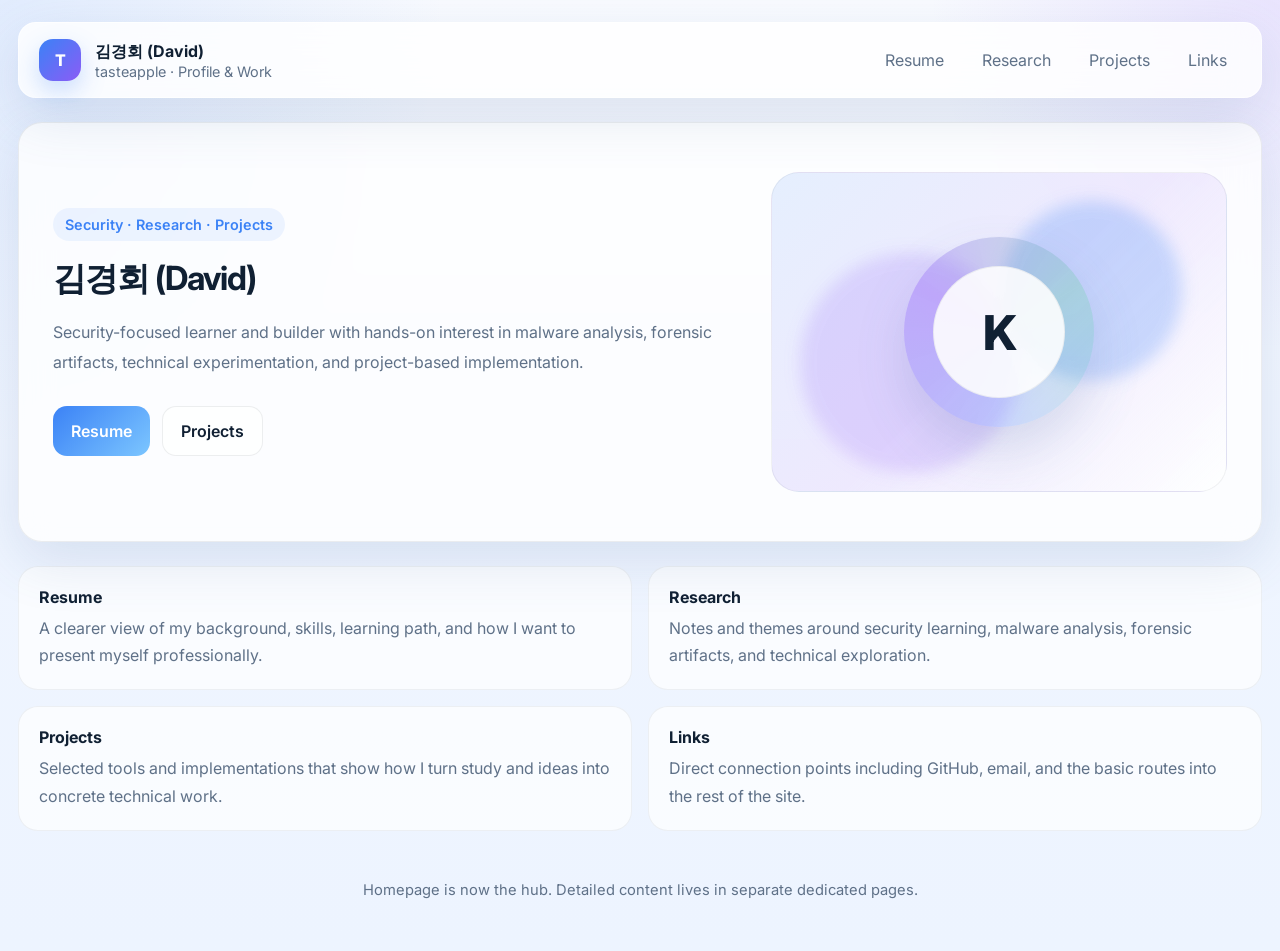
==== index.html @ d797184d "style: remove redundant hero profile card" ====
<!DOCTYPE html>
<html lang="ko">
<head>
  <meta charset="UTF-8" />
  <meta name="viewport" content="width=device-width, initial-scale=1.0" />
  <title>김경회 (David) — Profile & Work</title>
  <meta name="description" content="Profile, research, projects, and contact hub for 김경회 (David)." />
  <link rel="preconnect" href="https://fonts.googleapis.com" />
  <link rel="preconnect" href="https://fonts.gstatic.com" crossorigin />
  <link href="https://fonts.googleapis.com/css2?family=Inter:wght@400;500;600;700;800&display=swap" rel="stylesheet" />
  <link rel="stylesheet" href="./styles/main.css" />
</head>
<body>
  <div class="page-shell">
    <header class="topbar">
      <a class="brand" href="./index.html">
        <div class="brand-mark">T</div>
        <div>
          <strong>김경회 (David)</strong>
          <span>tasteapple · Profile &amp; Work</span>
        </div>
      </a>
      <nav class="nav">
        <a href="./resume.html">Resume</a>
        <a href="./research.html">Research</a>
        <a href="./projects.html">Projects</a>
        <a href="./links.html">Links</a>
      </nav>
    </header>

    <main>
      <section class="hero panel hero-home minimal-hero">
        <div class="hero-copy">
          <div class="eyebrow">Security · Research · Projects</div>
          <h1>김경회 (David)</h1>
          <p>
            Security-focused learner and builder with hands-on interest in malware analysis, forensic artifacts,
            technical experimentation, and project-based implementation.
          </p>
          <div class="hero-actions">
            <a class="button primary" href="./resume.html">Resume</a>
            <a class="button secondary" href="./projects.html">Projects</a>
          </div>
        </div>

        <div class="hero-visual profile-visual">
          <div class="visual-orb orb-a"></div>
          <div class="visual-orb orb-b"></div>
          <div class="profile-emblem">
            <div class="emblem-ring"></div>
            <div class="emblem-core">K</div>
          </div>
        </div>
      </section>

      <section class="modules-grid modules-home-grid main-hub-grid">
        <a class="module-card large-card" href="./resume.html">
          <strong>Resume</strong>
          <span>A clearer view of my background, skills, learning path, and how I want to present myself professionally.</span>
        </a>
        <a class="module-card large-card" href="./research.html">
          <strong>Research</strong>
          <span>Notes and themes around security learning, malware analysis, forensic artifacts, and technical exploration.</span>
        </a>
        <a class="module-card large-card" href="./projects.html">
          <strong>Projects</strong>
          <span>Selected tools and implementations that show how I turn study and ideas into concrete technical work.</span>
        </a>
        <a class="module-card large-card" href="./links.html">
          <strong>Links</strong>
          <span>Direct connection points including GitHub, email, and the basic routes into the rest of the site.</span>
        </a>
      </section>
    </main>

    <footer class="footer">
      Homepage is now the hub. Detailed content lives in separate dedicated pages.
    </footer>
  </div>

  <script src="./scripts/main.js"></script>
</body>
</html>
---- styles/main.css ----
:root {
  --bg: #edf4ff;
  --bg-2: #f8fbff;
  --panel: rgba(255, 255, 255, 0.78);
  --panel-strong: #ffffff;
  --line: rgba(31, 41, 55, 0.08);
  --text: #102033;
  --muted: #5f7188;
  --accent: #3b82f6;
  --accent-2: #8b5cf6;
  --accent-3: #22c55e;
  --shadow: 0 18px 55px rgba(80, 110, 160, 0.16);
  --radius: 24px;
  --max: 1440px;
}

* {
  box-sizing: border-box;
}

html {
  scroll-behavior: smooth;
}

body {
  margin: 0;
  font-family: "Inter", system-ui, -apple-system, BlinkMacSystemFont, "Segoe UI", sans-serif;
  color: var(--text);
  background:
    radial-gradient(circle at top left, rgba(59, 130, 246, 0.12), transparent 28%),
    radial-gradient(circle at top right, rgba(139, 92, 246, 0.14), transparent 22%),
    linear-gradient(180deg, #f9fbff 0%, #eff5ff 52%, #edf4ff 100%);
}

a {
  color: inherit;
  text-decoration: none;
}

.page-shell {
  width: min(var(--max), calc(100% - 36px));
  margin: 0 auto;
  padding: 22px 0 52px;
}

.topbar {
  position: sticky;
  top: 16px;
  z-index: 20;
  display: flex;
  justify-content: space-between;
  align-items: center;
  gap: 18px;
  padding: 16px 20px;
  margin-bottom: 24px;
  background: rgba(255, 255, 255, 0.8);
  border: 1px solid rgba(255, 255, 255, 0.7);
  border-radius: 18px;
  backdrop-filter: blur(18px);
  box-shadow: var(--shadow);
}

.brand {
  display: flex;
  align-items: center;
  gap: 14px;
}

.brand-mark {
  width: 42px;
  height: 42px;
  display: grid;
  place-items: center;
  border-radius: 14px;
  font-weight: 800;
  color: white;
  background: linear-gradient(135deg, var(--accent), var(--accent-2));
  box-shadow: 0 10px 24px rgba(59, 130, 246, 0.26);
}

.brand strong,
.brand span {
  display: block;
}

.brand span {
  color: var(--muted);
  font-size: 0.9rem;
}

.nav {
  display: flex;
  gap: 10px;
  flex-wrap: wrap;
}

.nav a {
  color: var(--muted);
  padding: 10px 14px;
  border-radius: 12px;
  transition: 0.2s ease;
}

.nav a:hover {
  background: rgba(59, 130, 246, 0.08);
  color: var(--text);
}

.panel {
  background: var(--panel);
  border: 1px solid var(--line);
  border-radius: var(--radius);
  box-shadow: var(--shadow);
  backdrop-filter: blur(16px);
  margin-bottom: 22px;
}

.hero {
  display: grid;
  grid-template-columns: 1.45fr 0.95fr;
  gap: 22px;
  padding: 34px;
}

.minimal-hero {
  align-items: center;
  min-height: 420px;
}

.hero-copy h1 {
  margin: 0;
  font-size: clamp(1.7rem, 2.6vw, 2.7rem);
  line-height: 1.2;
  letter-spacing: -0.03em;
  max-width: 22ch;
}

.hero-copy p {
  margin: 18px 0 0;
  max-width: 72ch;
  color: var(--muted);
  font-size: 1rem;
  line-height: 1.9;
}

.eyebrow {
  display: inline-flex;
  padding: 8px 12px;
  border-radius: 999px;
  background: rgba(59, 130, 246, 0.08);
  color: var(--accent);
  font-size: 0.9rem;
  font-weight: 600;
  margin-bottom: 18px;
}

.hero-actions {
  display: flex;
  flex-wrap: wrap;
  gap: 12px;
  margin-top: 28px;
}

.button {
  display: inline-flex;
  align-items: center;
  justify-content: center;
  padding: 14px 18px;
  border-radius: 14px;
  font-weight: 600;
  transition: transform 0.2s ease;
}

.button:hover {
  transform: translateY(-1px);
}

.button.primary {
  background: linear-gradient(135deg, var(--accent), #7cc6ff);
  color: white;
}

.button.secondary {
  background: rgba(255, 255, 255, 0.66);
  border: 1px solid var(--line);
}

.hero-dashboard {
  display: grid;
  grid-template-columns: repeat(2, 1fr);
  gap: 14px;
  align-content: start;
}

.hero-visual {
  position: relative;
  min-height: 320px;
  border-radius: 28px;
  background: linear-gradient(135deg, rgba(59,130,246,0.12), rgba(139,92,246,0.12), rgba(255,255,255,0.7));
  border: 1px solid rgba(31, 41, 55, 0.06);
  overflow: hidden;
}

.profile-visual {
  display: flex;
  align-items: center;
  justify-content: center;
  padding: 24px;
}

.visual-orb {
  position: absolute;
  border-radius: 999px;
  filter: blur(8px);
}

.orb-a {
  width: 180px;
  height: 180px;
  background: rgba(59,130,246,0.24);
  top: 28px;
  right: 44px;
}

.orb-b {
  width: 220px;
  height: 220px;
  background: rgba(139,92,246,0.18);
  bottom: 18px;
  left: 28px;
}


.profile-emblem {
  position: relative;
  width: 190px;
  height: 190px;
  display: grid;
  place-items: center;
}

.emblem-ring {
  position: absolute;
  inset: 0;
  border-radius: 999px;
  background: conic-gradient(from 180deg, rgba(59,130,246,0.22), rgba(139,92,246,0.36), rgba(34,197,94,0.18), rgba(59,130,246,0.22));
  box-shadow: 0 24px 50px rgba(80, 110, 160, 0.18);
}

.emblem-core {
  position: relative;
  width: 132px;
  height: 132px;
  display: grid;
  place-items: center;
  border-radius: 999px;
  background: rgba(255,255,255,0.88);
  border: 1px solid rgba(31,41,55,0.06);
  font-size: 3rem;
  font-weight: 800;
  color: var(--text);
  letter-spacing: -0.05em;
}

.stat-card {
  padding: 20px;
  border-radius: 20px;
  background: rgba(255, 255, 255, 0.72);
  border: 1px solid rgba(31, 41, 55, 0.06);
}

.stat-card span {
  display: block;
  color: var(--muted);
  font-size: 0.85rem;
  margin-bottom: 8px;
}

.stat-card strong {
  font-size: 1.45rem;
  letter-spacing: -0.03em;
}

.stat-card.accent {
  background: linear-gradient(135deg, rgba(59,130,246,0.15), rgba(255,255,255,0.85));
}

.stat-card.success {
  background: linear-gradient(135deg, rgba(34,197,94,0.14), rgba(255,255,255,0.85));
}

.content-grid {
  display: grid;
  grid-template-columns: repeat(12, 1fr);
  gap: 22px;
  margin-top: 22px;
  align-items: start;
}

.section {
  padding: 30px;
}

.span-7 { grid-column: span 7; }
.span-5 { grid-column: span 5; }
.span-8 { grid-column: span 8; }
.span-4 { grid-column: span 4; }

.section-head {
  margin-bottom: 16px;
}

.section-kicker {
  display: inline-block;
  color: var(--accent);
  font-size: 0.82rem;
  font-weight: 700;
  letter-spacing: 0.08em;
  margin-bottom: 8px;
}

.section h2 {
  margin: 0;
  font-size: 1.5rem;
  letter-spacing: -0.03em;
}

.section p,
.section li,
.section-intro {
  color: var(--muted);
  line-height: 1.8;
}

.pill-row {
  display: flex;
  flex-wrap: wrap;
  gap: 10px;
  margin-top: 18px;
}

.pill {
  padding: 10px 14px;
  border-radius: 999px;
  background: rgba(59, 130, 246, 0.08);
  color: var(--text);
  font-size: 0.92rem;
  font-weight: 500;
}

.clean-list {
  margin: 16px 0 0;
  padding-left: 18px;
}

.modules-panel {
  margin-top: 22px;
}

main > .panel:first-of-type {
  margin-top: 0;
}

main > .panel,
main > .content-grid,
main > .modules-grid {
  margin-bottom: 24px;
}

.modules-grid {
  display: grid;
  grid-template-columns: repeat(4, 1fr);
  gap: 16px;
  margin-top: 20px;
}

.modules-home-grid {
  margin-top: 18px;
}

.main-hub-grid {
  grid-template-columns: repeat(2, 1fr);
  margin-top: 24px;
}

.module-card,
.link-card {
  display: block;
  padding: 20px;
  border-radius: 20px;
  background: rgba(255, 255, 255, 0.68);
  border: 1px solid rgba(31, 41, 55, 0.06);
  transition: transform 0.2s ease, box-shadow 0.2s ease, border-color 0.2s ease;
}

.module-card:hover,
.link-card:hover {
  transform: translateY(-2px);
  border-color: rgba(59, 130, 246, 0.2);
  box-shadow: 0 14px 34px rgba(59, 130, 246, 0.12);
}

.module-card strong,
.link-card strong {
  display: block;
  margin-bottom: 8px;
}

.module-card span,
.link-card span {
  color: var(--muted);
  line-height: 1.7;
}

.timeline-list {
  display: grid;
  gap: 16px;
  margin-top: 18px;
}

.timeline-item {
  display: grid;
  grid-template-columns: 56px 1fr;
  gap: 16px;
  align-items: start;
  padding: 18px;
  border-radius: 18px;
  background: rgba(255, 255, 255, 0.62);
  border: 1px solid rgba(31, 41, 55, 0.06);
}

.timeline-marker {
  width: 44px;
  height: 44px;
  display: grid;
  place-items: center;
  border-radius: 14px;
  background: linear-gradient(135deg, var(--accent), var(--accent-2));
  color: white;
  font-weight: 700;
}

.timeline-item strong {
  display: block;
  margin-bottom: 6px;
}

.timeline-item p {
  margin: 0;
}

.links-grid {
  display: grid;
  grid-template-columns: repeat(3, 1fr);
  gap: 16px;
  margin-top: 18px;
}

.single-column-links {
  grid-template-columns: 1fr;
}

.link-card {
  display: flex;
  justify-content: space-between;
  align-items: start;
  gap: 18px;
}

.link-card em {
  font-style: normal;
  color: var(--accent);
  font-weight: 700;
}

.mini-grid {
  display: grid;
  grid-template-columns: repeat(3, 1fr);
  gap: 16px;
  margin-top: 18px;
}

.info-box {
  padding: 20px;
  border-radius: 18px;
  background: rgba(255, 255, 255, 0.68);
  border: 1px solid rgba(31, 41, 55, 0.06);
}

.info-box strong {
  display: block;
  margin-bottom: 10px;
}

.info-box p {
  margin: 0;
  color: var(--muted);
  line-height: 1.75;
}

.page-hero {
  margin-bottom: 22px;
  padding-top: 24px;
  padding-bottom: 24px;
}

.page-title {
  margin: 0;
  font-size: clamp(1.45rem, 2.2vw, 2.1rem);
  line-height: 1.2;
  letter-spacing: -0.025em;
  max-width: 24ch;
}

.lead-paragraph {
  color: var(--muted);
  line-height: 1.85;
  max-width: 70ch;
}

.link-list-compact {
  display: grid;
  gap: 12px;
  margin-top: 18px;
}

.compact-link {
  display: block;
  padding: 16px 18px;
  border-radius: 16px;
  background: rgba(255, 255, 255, 0.68);
  border: 1px solid rgba(31, 41, 55, 0.06);
  color: var(--text);
}

.footer {
  padding: 26px 8px 0;
  text-align: center;
  color: var(--muted);
  font-size: 0.92rem;
}

@media (max-width: 1100px) {
  .hero,
  .content-grid,
  .modules-grid,
  .links-grid,
  .mini-grid,
  .main-hub-grid {
    grid-template-columns: 1fr;
  }

  .panel {
    margin-bottom: 18px;
  }

  .span-7,
  .span-5,
  .span-8,
  .span-4 {
    grid-column: auto;
  }
}

@media (max-width: 720px) {
  .page-shell {
    width: min(100% - 18px, var(--max));
    padding-top: 14px;
  }

  .topbar {
    position: static;
  }

  .hero,
  .section {
    padding: 22px;
  }

  .hero-dashboard {
    grid-template-columns: 1fr;
  }

  .timeline-item {
    grid-template-columns: 1fr;
  }
}
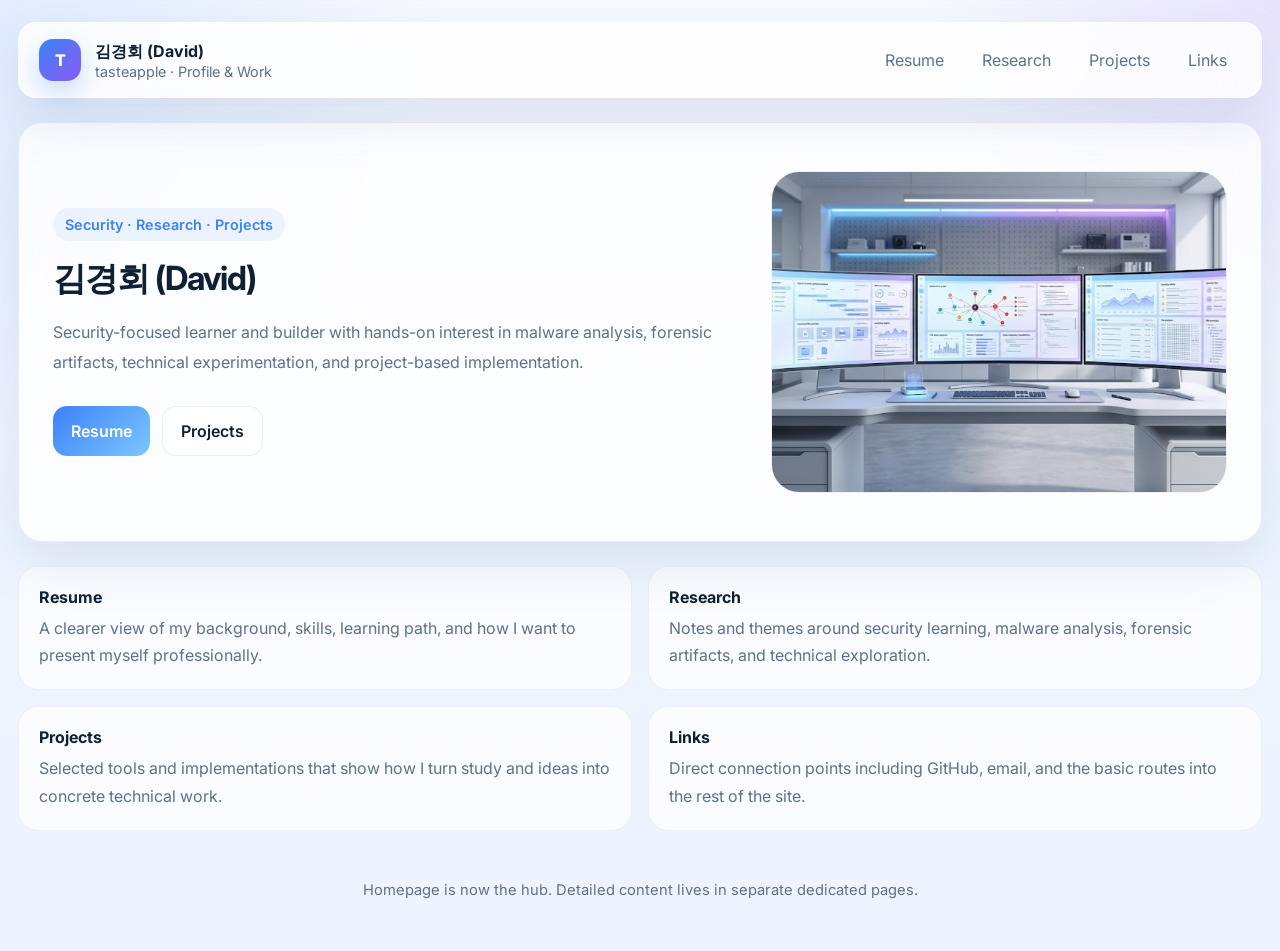
==== commit 5fee15c9: "feat: use generated workspace image for homepage hero" ====
--- a/index.html
+++ b/index.html
@@ -43,13 +43,8 @@
           </div>
         </div>
 
-        <div class="hero-visual profile-visual">
-          <div class="visual-orb orb-a"></div>
-          <div class="visual-orb orb-b"></div>
-          <div class="profile-emblem">
-            <div class="emblem-ring"></div>
-            <div class="emblem-core">K</div>
-          </div>
+        <div class="hero-visual image-hero-visual">
+          <img src="./assets/hero-visual.jpg" alt="Bright technical workspace illustration" class="hero-image" />
         </div>
       </section>
 
--- a/styles/main.css
+++ b/styles/main.css
@@ -201,65 +201,16 @@
   overflow: hidden;
 }
 
-.profile-visual {
-  display: flex;
-  align-items: center;
-  justify-content: center;
-  padding: 24px;
-}
-
-.visual-orb {
-  position: absolute;
-  border-radius: 999px;
-  filter: blur(8px);
-}
-
-.orb-a {
-  width: 180px;
-  height: 180px;
-  background: rgba(59,130,246,0.24);
-  top: 28px;
-  right: 44px;
-}
-
-.orb-b {
-  width: 220px;
-  height: 220px;
-  background: rgba(139,92,246,0.18);
-  bottom: 18px;
-  left: 28px;
-}
-
-
-.profile-emblem {
-  position: relative;
-  width: 190px;
-  height: 190px;
-  display: grid;
-  place-items: center;
-}
-
-.emblem-ring {
-  position: absolute;
-  inset: 0;
-  border-radius: 999px;
-  background: conic-gradient(from 180deg, rgba(59,130,246,0.22), rgba(139,92,246,0.36), rgba(34,197,94,0.18), rgba(59,130,246,0.22));
-  box-shadow: 0 24px 50px rgba(80, 110, 160, 0.18);
-}
-
-.emblem-core {
-  position: relative;
-  width: 132px;
-  height: 132px;
-  display: grid;
-  place-items: center;
-  border-radius: 999px;
-  background: rgba(255,255,255,0.88);
-  border: 1px solid rgba(31,41,55,0.06);
-  font-size: 3rem;
-  font-weight: 800;
-  color: var(--text);
-  letter-spacing: -0.05em;
+.image-hero-visual {
+  background: rgba(255,255,255,0.55);
+}
+
+.hero-image {
+  width: 100%;
+  height: 100%;
+  min-height: 320px;
+  object-fit: cover;
+  display: block;
 }
 
 .stat-card {
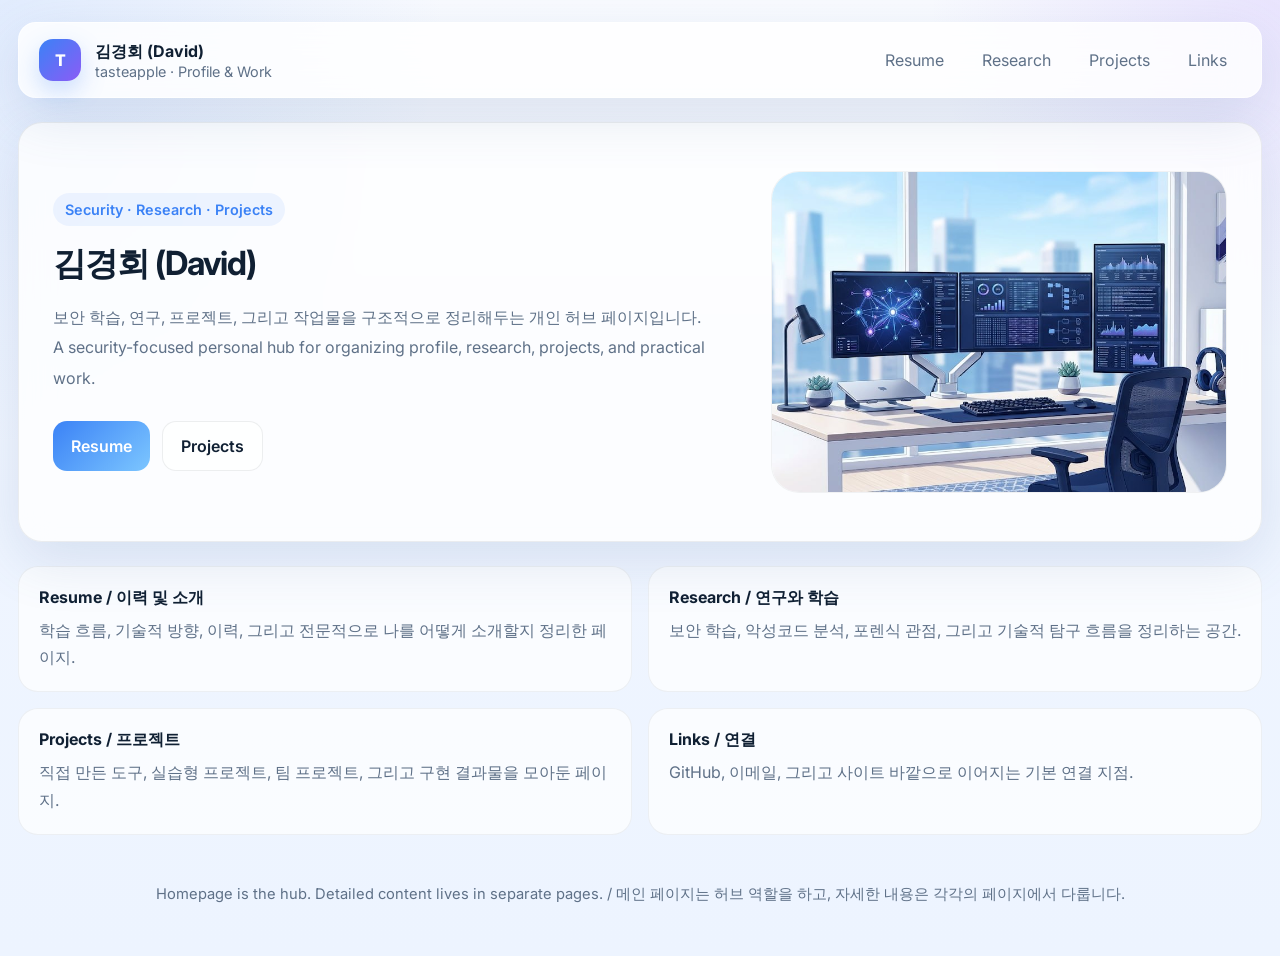
==== commit d1c10f3b: "feat: add Korean-forward copy to core site pages" ====
--- a/index.html
+++ b/index.html
@@ -4,7 +4,7 @@
   <meta charset="UTF-8" />
   <meta name="viewport" content="width=device-width, initial-scale=1.0" />
   <title>김경회 (David) — Profile & Work</title>
-  <meta name="description" content="Profile, research, projects, and contact hub for 김경회 (David)." />
+  <meta name="description" content="김경회(David)의 프로필, 연구, 프로젝트, 링크를 정리한 개인 사이트." />
   <link rel="preconnect" href="https://fonts.googleapis.com" />
   <link rel="preconnect" href="https://fonts.gstatic.com" crossorigin />
   <link href="https://fonts.googleapis.com/css2?family=Inter:wght@400;500;600;700;800&display=swap" rel="stylesheet" />
@@ -34,8 +34,8 @@
           <div class="eyebrow">Security · Research · Projects</div>
           <h1>김경회 (David)</h1>
           <p>
-            Security-focused learner and builder with hands-on interest in malware analysis, forensic artifacts,
-            technical experimentation, and project-based implementation.
+            보안 학습, 연구, 프로젝트, 그리고 작업물을 구조적으로 정리해두는 개인 허브 페이지입니다.<br />
+            A security-focused personal hub for organizing profile, research, projects, and practical work.
           </p>
           <div class="hero-actions">
             <a class="button primary" href="./resume.html">Resume</a>
@@ -50,26 +50,26 @@
 
       <section class="modules-grid modules-home-grid main-hub-grid">
         <a class="module-card large-card" href="./resume.html">
-          <strong>Resume</strong>
-          <span>A clearer view of my background, skills, learning path, and how I want to present myself professionally.</span>
+          <strong>Resume / 이력 및 소개</strong>
+          <span>학습 흐름, 기술적 방향, 이력, 그리고 전문적으로 나를 어떻게 소개할지 정리한 페이지.</span>
         </a>
         <a class="module-card large-card" href="./research.html">
-          <strong>Research</strong>
-          <span>Notes and themes around security learning, malware analysis, forensic artifacts, and technical exploration.</span>
+          <strong>Research / 연구와 학습</strong>
+          <span>보안 학습, 악성코드 분석, 포렌식 관점, 그리고 기술적 탐구 흐름을 정리하는 공간.</span>
         </a>
         <a class="module-card large-card" href="./projects.html">
-          <strong>Projects</strong>
-          <span>Selected tools and implementations that show how I turn study and ideas into concrete technical work.</span>
+          <strong>Projects / 프로젝트</strong>
+          <span>직접 만든 도구, 실습형 프로젝트, 팀 프로젝트, 그리고 구현 결과물을 모아둔 페이지.</span>
         </a>
         <a class="module-card large-card" href="./links.html">
-          <strong>Links</strong>
-          <span>Direct connection points including GitHub, email, and the basic routes into the rest of the site.</span>
+          <strong>Links / 연결</strong>
+          <span>GitHub, 이메일, 그리고 사이트 바깥으로 이어지는 기본 연결 지점.</span>
         </a>
       </section>
     </main>
 
     <footer class="footer">
-      Homepage is now the hub. Detailed content lives in separate dedicated pages.
+      Homepage is the hub. Detailed content lives in separate pages. / 메인 페이지는 허브 역할을 하고, 자세한 내용은 각각의 페이지에서 다룹니다.
     </footer>
   </div>
 
--- a/styles/main.css
+++ b/styles/main.css
@@ -242,7 +242,7 @@
 
 .content-grid {
   display: grid;
-  grid-template-columns: repeat(12, 1fr);
+  grid-template-columns: repeat(12, minmax(0, 1fr));
   gap: 22px;
   margin-top: 22px;
   align-items: start;
@@ -252,7 +252,13 @@
   padding: 30px;
 }
 
+.content-grid > .panel,
+.modules-grid > .module-card {
+  min-width: 0;
+}
+
 .span-7 { grid-column: span 7; }
+.span-6 { grid-column: span 6; }
 .span-5 { grid-column: span 5; }
 .span-8 { grid-column: span 8; }
 .span-4 { grid-column: span 4; }
@@ -422,6 +428,59 @@
   font-style: normal;
   color: var(--accent);
   font-weight: 700;
+}
+
+.project-accordion {
+  display: grid;
+  gap: 14px;
+  margin-top: 18px;
+}
+
+.project-item {
+  border-radius: 20px;
+  background: rgba(255, 255, 255, 0.72);
+  border: 1px solid rgba(31, 41, 55, 0.06);
+  overflow: hidden;
+}
+
+.project-item summary {
+  list-style: none;
+  cursor: pointer;
+  display: flex;
+  flex-direction: column;
+  gap: 6px;
+  padding: 20px 22px;
+}
+
+.project-item summary::-webkit-details-marker {
+  display: none;
+}
+
+.project-title {
+  font-size: 1.08rem;
+  font-weight: 700;
+  color: var(--text);
+}
+
+.project-one-line {
+  color: var(--muted);
+  line-height: 1.7;
+}
+
+.project-body {
+  padding: 0 22px 22px;
+  color: var(--muted);
+}
+
+.project-body p {
+  margin-top: 0;
+  line-height: 1.8;
+}
+
+.project-actions {
+  display: flex;
+  gap: 12px;
+  margin-top: 18px;
 }
 
 .mini-grid {
@@ -506,6 +565,7 @@
   }
 
   .span-7,
+  .span-6,
   .span-5,
   .span-8,
   .span-4 {
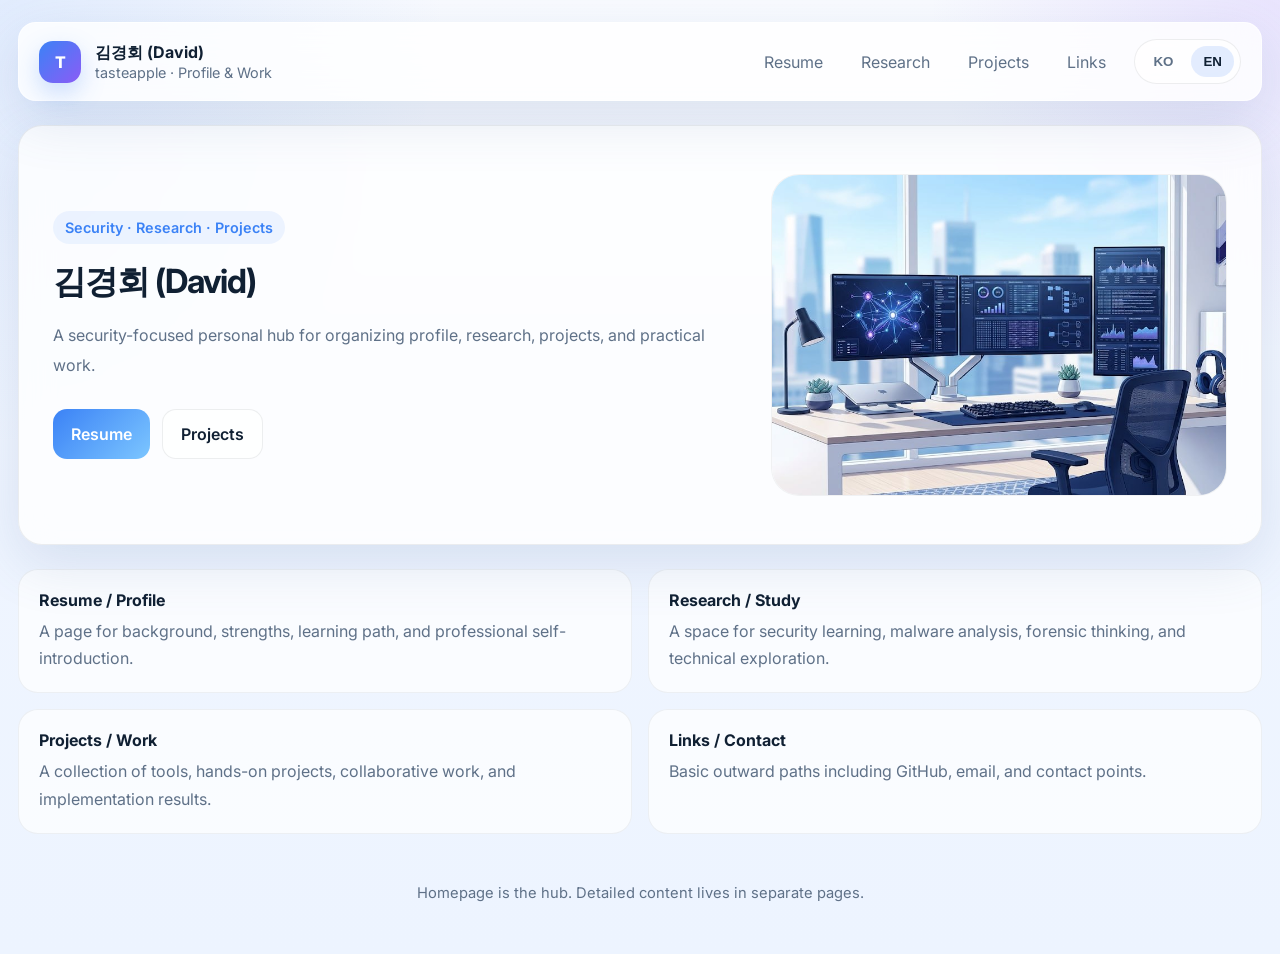
==== commit 894fe6f2: "feat: add topbar language toggle on homepage" ====
--- a/index.html
+++ b/index.html
@@ -20,26 +20,31 @@
           <span>tasteapple · Profile &amp; Work</span>
         </div>
       </a>
-      <nav class="nav">
-        <a href="./resume.html">Resume</a>
-        <a href="./research.html">Research</a>
-        <a href="./projects.html">Projects</a>
-        <a href="./links.html">Links</a>
-      </nav>
+      <div class="topbar-right">
+        <nav class="nav">
+          <a href="./resume.html">Resume</a>
+          <a href="./research.html">Research</a>
+          <a href="./projects.html">Projects</a>
+          <a href="./links.html">Links</a>
+        </nav>
+        <div class="lang-toggle" aria-label="Language switcher">
+          <button type="button" data-lang-switch="ko">KO</button>
+          <button type="button" data-lang-switch="en">EN</button>
+        </div>
+      </div>
     </header>
 
     <main>
       <section class="hero panel hero-home minimal-hero">
         <div class="hero-copy">
-          <div class="eyebrow">Security · Research · Projects</div>
+          <div class="eyebrow" data-i18n data-ko="Security · Research · Projects" data-en="Security · Research · Projects">Security · Research · Projects</div>
           <h1>김경회 (David)</h1>
-          <p>
-            보안 학습, 연구, 프로젝트, 그리고 작업물을 구조적으로 정리해두는 개인 허브 페이지입니다.<br />
-            A security-focused personal hub for organizing profile, research, projects, and practical work.
+          <p data-i18n data-ko="보안 학습, 연구, 프로젝트, 그리고 작업물을 구조적으로 정리해두는 개인 허브 페이지입니다." data-en="A security-focused personal hub for organizing profile, research, projects, and practical work.">
+            보안 학습, 연구, 프로젝트, 그리고 작업물을 구조적으로 정리해두는 개인 허브 페이지입니다.
           </p>
           <div class="hero-actions">
-            <a class="button primary" href="./resume.html">Resume</a>
-            <a class="button secondary" href="./projects.html">Projects</a>
+            <a class="button primary" href="./resume.html" data-i18n data-ko="Resume" data-en="Resume">Resume</a>
+            <a class="button secondary" href="./projects.html" data-i18n data-ko="Projects" data-en="Projects">Projects</a>
           </div>
         </div>
 
@@ -50,29 +55,30 @@
 
       <section class="modules-grid modules-home-grid main-hub-grid">
         <a class="module-card large-card" href="./resume.html">
-          <strong>Resume / 이력 및 소개</strong>
-          <span>학습 흐름, 기술적 방향, 이력, 그리고 전문적으로 나를 어떻게 소개할지 정리한 페이지.</span>
+          <strong data-i18n data-ko="Resume / 이력 및 소개" data-en="Resume / Profile">Resume / 이력 및 소개</strong>
+          <span data-i18n data-ko="학습 흐름, 기술적 방향, 이력, 그리고 전문적으로 나를 어떻게 소개할지 정리한 페이지." data-en="A page for background, strengths, learning path, and professional self-introduction.">학습 흐름, 기술적 방향, 이력, 그리고 전문적으로 나를 어떻게 소개할지 정리한 페이지.</span>
         </a>
         <a class="module-card large-card" href="./research.html">
-          <strong>Research / 연구와 학습</strong>
-          <span>보안 학습, 악성코드 분석, 포렌식 관점, 그리고 기술적 탐구 흐름을 정리하는 공간.</span>
+          <strong data-i18n data-ko="Research / 연구와 학습" data-en="Research / Study">Research / 연구와 학습</strong>
+          <span data-i18n data-ko="보안 학습, 악성코드 분석, 포렌식 관점, 그리고 기술적 탐구 흐름을 정리하는 공간." data-en="A space for security learning, malware analysis, forensic thinking, and technical exploration.">보안 학습, 악성코드 분석, 포렌식 관점, 그리고 기술적 탐구 흐름을 정리하는 공간.</span>
         </a>
         <a class="module-card large-card" href="./projects.html">
-          <strong>Projects / 프로젝트</strong>
-          <span>직접 만든 도구, 실습형 프로젝트, 팀 프로젝트, 그리고 구현 결과물을 모아둔 페이지.</span>
+          <strong data-i18n data-ko="Projects / 프로젝트" data-en="Projects / Work">Projects / 프로젝트</strong>
+          <span data-i18n data-ko="직접 만든 도구, 실습형 프로젝트, 팀 프로젝트, 그리고 구현 결과물을 모아둔 페이지." data-en="A collection of tools, hands-on projects, collaborative work, and implementation results.">직접 만든 도구, 실습형 프로젝트, 팀 프로젝트, 그리고 구현 결과물을 모아둔 페이지.</span>
         </a>
         <a class="module-card large-card" href="./links.html">
-          <strong>Links / 연결</strong>
-          <span>GitHub, 이메일, 그리고 사이트 바깥으로 이어지는 기본 연결 지점.</span>
+          <strong data-i18n data-ko="Links / 연결" data-en="Links / Contact">Links / 연결</strong>
+          <span data-i18n data-ko="GitHub, 이메일, 그리고 사이트 바깥으로 이어지는 기본 연결 지점." data-en="Basic outward paths including GitHub, email, and contact points.">GitHub, 이메일, 그리고 사이트 바깥으로 이어지는 기본 연결 지점.</span>
         </a>
       </section>
     </main>
 
-    <footer class="footer">
-      Homepage is the hub. Detailed content lives in separate pages. / 메인 페이지는 허브 역할을 하고, 자세한 내용은 각각의 페이지에서 다룹니다.
+    <footer class="footer" data-i18n data-ko="메인 페이지는 허브 역할을 하고, 자세한 내용은 각각의 페이지에서 다룹니다." data-en="Homepage is the hub. Detailed content lives in separate pages.">
+      메인 페이지는 허브 역할을 하고, 자세한 내용은 각각의 페이지에서 다룹니다.
     </footer>
   </div>
 
   <script src="./scripts/main.js"></script>
+  <script src="./scripts/i18n.js"></script>
 </body>
 </html>
--- a/styles/main.css
+++ b/styles/main.css
@@ -88,6 +88,14 @@
   font-size: 0.9rem;
 }
 
+.topbar-right {
+  display: flex;
+  align-items: center;
+  gap: 14px;
+  flex-wrap: wrap;
+  justify-content: flex-end;
+}
+
 .nav {
   display: flex;
   gap: 10px;
@@ -103,6 +111,30 @@
 
 .nav a:hover {
   background: rgba(59, 130, 246, 0.08);
+  color: var(--text);
+}
+
+.lang-toggle {
+  display: inline-flex;
+  gap: 6px;
+  padding: 6px;
+  border-radius: 999px;
+  background: rgba(255,255,255,0.72);
+  border: 1px solid rgba(31,41,55,0.08);
+}
+
+.lang-toggle button {
+  border: 0;
+  background: transparent;
+  color: var(--muted);
+  padding: 8px 12px;
+  border-radius: 999px;
+  font-weight: 700;
+  cursor: pointer;
+}
+
+.lang-toggle button.active {
+  background: rgba(59, 130, 246, 0.14);
   color: var(--text);
 }
 
@@ -583,6 +615,11 @@
     position: static;
   }
 
+  .topbar-right {
+    width: 100%;
+    justify-content: space-between;
+  }
+
   .hero,
   .section {
     padding: 22px;
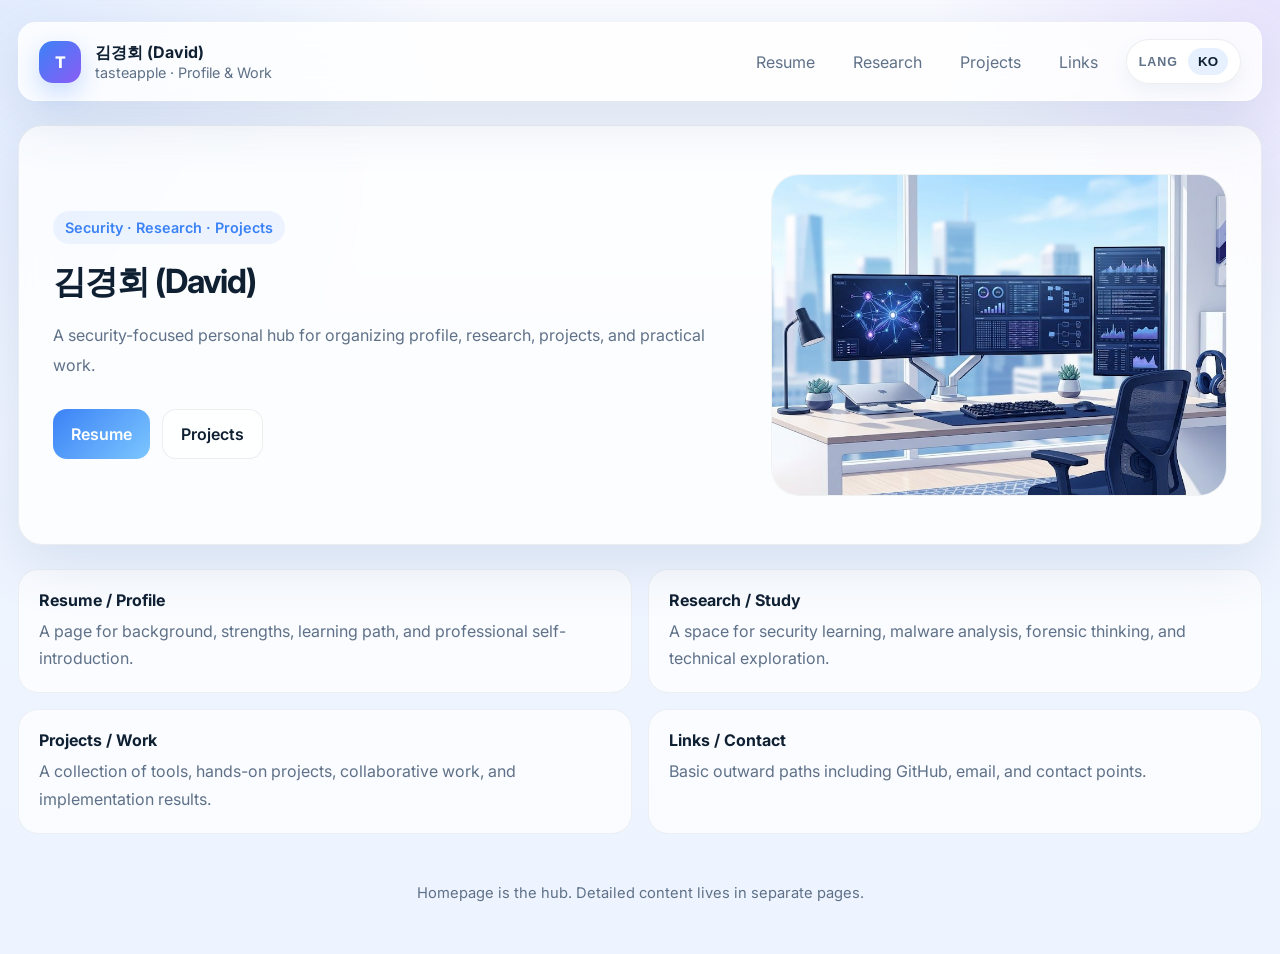
==== commit b1ade7ad: "style: redesign language toggle as single switch" ====
--- a/index.html
+++ b/index.html
@@ -27,10 +27,10 @@
           <a href="./projects.html">Projects</a>
           <a href="./links.html">Links</a>
         </nav>
-        <div class="lang-toggle" aria-label="Language switcher">
-          <button type="button" data-lang-switch="ko">KO</button>
-          <button type="button" data-lang-switch="en">EN</button>
-        </div>
+        <button type="button" class="lang-toggle single-toggle" data-lang-toggle data-next-lang="en" aria-label="Switch language to EN">
+          <span class="lang-toggle-caption">Lang</span>
+          <span class="lang-toggle-value" data-lang-toggle-label>EN</span>
+        </button>
       </div>
     </header>
 
--- a/styles/main.css
+++ b/styles/main.css
@@ -115,26 +115,38 @@
 }
 
 .lang-toggle {
-  display: inline-flex;
-  gap: 6px;
-  padding: 6px;
-  border-radius: 999px;
-  background: rgba(255,255,255,0.72);
-  border: 1px solid rgba(31,41,55,0.08);
-}
-
-.lang-toggle button {
   border: 0;
   background: transparent;
-  color: var(--muted);
+}
+
+.single-toggle {
+  display: inline-flex;
+  align-items: center;
+  gap: 10px;
   padding: 8px 12px;
   border-radius: 999px;
+  background: rgba(255,255,255,0.84);
+  border: 1px solid rgba(31,41,55,0.08);
+  color: var(--text);
+  box-shadow: 0 8px 18px rgba(80, 110, 160, 0.08);
+  cursor: pointer;
+}
+
+.lang-toggle-caption {
+  color: var(--muted);
+  font-size: 0.78rem;
   font-weight: 700;
-  cursor: pointer;
-}
-
-.lang-toggle button.active {
-  background: rgba(59, 130, 246, 0.14);
+  letter-spacing: 0.08em;
+  text-transform: uppercase;
+}
+
+.lang-toggle-value {
+  min-width: 34px;
+  text-align: center;
+  padding: 6px 10px;
+  border-radius: 999px;
+  background: rgba(59, 130, 246, 0.12);
+  font-weight: 800;
   color: var(--text);
 }
 
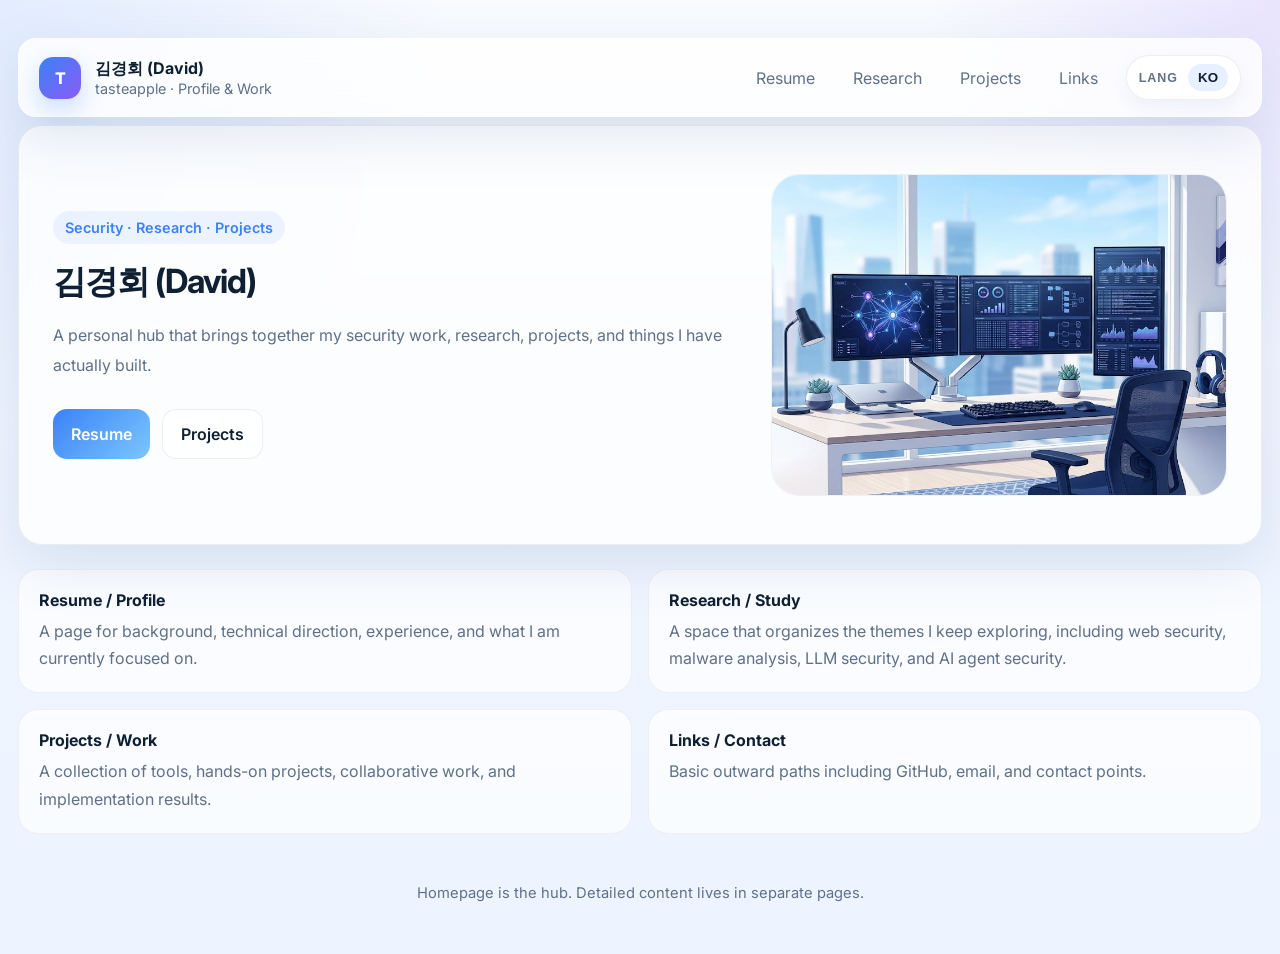
==== commit 75064416: "style: smooth site-wide copy tone" ====
--- a/index.html
+++ b/index.html
@@ -27,7 +27,7 @@
           <a href="./projects.html">Projects</a>
           <a href="./links.html">Links</a>
         </nav>
-        <button type="button" class="lang-toggle single-toggle" data-lang-toggle data-next-lang="en" aria-label="Switch language to EN">
+        <button type="button" class="lang-toggle single-toggle" data-lang-toggle data-next-lang="en" aria-label="Switch language to EN" onclick="window.tasteappleSetLang && window.tasteappleSetLang(this.getAttribute('data-next-lang') || 'en')">
           <span class="lang-toggle-caption">Lang</span>
           <span class="lang-toggle-value" data-lang-toggle-label>EN</span>
         </button>
@@ -39,8 +39,8 @@
         <div class="hero-copy">
           <div class="eyebrow" data-i18n data-ko="Security · Research · Projects" data-en="Security · Research · Projects">Security · Research · Projects</div>
           <h1>김경회 (David)</h1>
-          <p data-i18n data-ko="보안 학습, 연구, 프로젝트, 그리고 작업물을 구조적으로 정리해두는 개인 허브 페이지입니다." data-en="A security-focused personal hub for organizing profile, research, projects, and practical work.">
-            보안 학습, 연구, 프로젝트, 그리고 작업물을 구조적으로 정리해두는 개인 허브 페이지입니다.
+          <p data-i18n data-ko="보안, 연구, 프로젝트, 그리고 실제로 만든 작업들을 한곳에 정리해두는 개인 허브 페이지다." data-en="A personal hub that brings together my security work, research, projects, and things I have actually built.">
+            보안, 연구, 프로젝트, 그리고 실제로 만든 작업들을 한곳에 정리해두는 개인 허브 페이지다.
           </p>
           <div class="hero-actions">
             <a class="button primary" href="./resume.html" data-i18n data-ko="Resume" data-en="Resume">Resume</a>
@@ -56,11 +56,11 @@
       <section class="modules-grid modules-home-grid main-hub-grid">
         <a class="module-card large-card" href="./resume.html">
           <strong data-i18n data-ko="Resume / 이력 및 소개" data-en="Resume / Profile">Resume / 이력 및 소개</strong>
-          <span data-i18n data-ko="학습 흐름, 기술적 방향, 이력, 그리고 전문적으로 나를 어떻게 소개할지 정리한 페이지." data-en="A page for background, strengths, learning path, and professional self-introduction.">학습 흐름, 기술적 방향, 이력, 그리고 전문적으로 나를 어떻게 소개할지 정리한 페이지.</span>
+          <span data-i18n data-ko="학습 흐름, 기술적 방향, 활동, 그리고 지금 어떤 쪽을 파고들고 있는지 정리한 페이지." data-en="A page for background, technical direction, experience, and what I am currently focused on.">학습 흐름, 기술적 방향, 활동, 그리고 지금 어떤 쪽을 파고들고 있는지 정리한 페이지.</span>
         </a>
         <a class="module-card large-card" href="./research.html">
           <strong data-i18n data-ko="Research / 연구와 학습" data-en="Research / Study">Research / 연구와 학습</strong>
-          <span data-i18n data-ko="보안 학습, 악성코드 분석, 포렌식 관점, 그리고 기술적 탐구 흐름을 정리하는 공간." data-en="A space for security learning, malware analysis, forensic thinking, and technical exploration.">보안 학습, 악성코드 분석, 포렌식 관점, 그리고 기술적 탐구 흐름을 정리하는 공간.</span>
+          <span data-i18n data-ko="웹 보안, 악성코드 분석, LLM 보안, AI agent 보안처럼 계속 파고들고 있는 주제를 정리한 공간." data-en="A space that organizes the themes I keep exploring, including web security, malware analysis, LLM security, and AI agent security.">웹 보안, 악성코드 분석, LLM 보안, AI agent 보안처럼 계속 파고들고 있는 주제를 정리한 공간.</span>
         </a>
         <a class="module-card large-card" href="./projects.html">
           <strong data-i18n data-ko="Projects / 프로젝트" data-en="Projects / Work">Projects / 프로젝트</strong>
@@ -74,7 +74,7 @@
     </main>
 
     <footer class="footer" data-i18n data-ko="메인 페이지는 허브 역할을 하고, 자세한 내용은 각각의 페이지에서 다룹니다." data-en="Homepage is the hub. Detailed content lives in separate pages.">
-      메인 페이지는 허브 역할을 하고, 자세한 내용은 각각의 페이지에서 다룹니다.
+      메인 페이지는 허브 역할만 맡고 있고, 자세한 내용은 각 페이지에서 정리해두었다.
     </footer>
   </div>
 
--- a/styles/main.css
+++ b/styles/main.css
@@ -249,6 +249,19 @@
   background: rgba(255,255,255,0.55);
 }
 
+.topbar,
+.topbar-right,
+.nav,
+.lang-toggle,
+.single-toggle {
+  position: relative;
+  z-index: 30;
+}
+
+.single-toggle {
+  pointer-events: auto;
+}
+
 .hero-image {
   width: 100%;
   height: 100%;
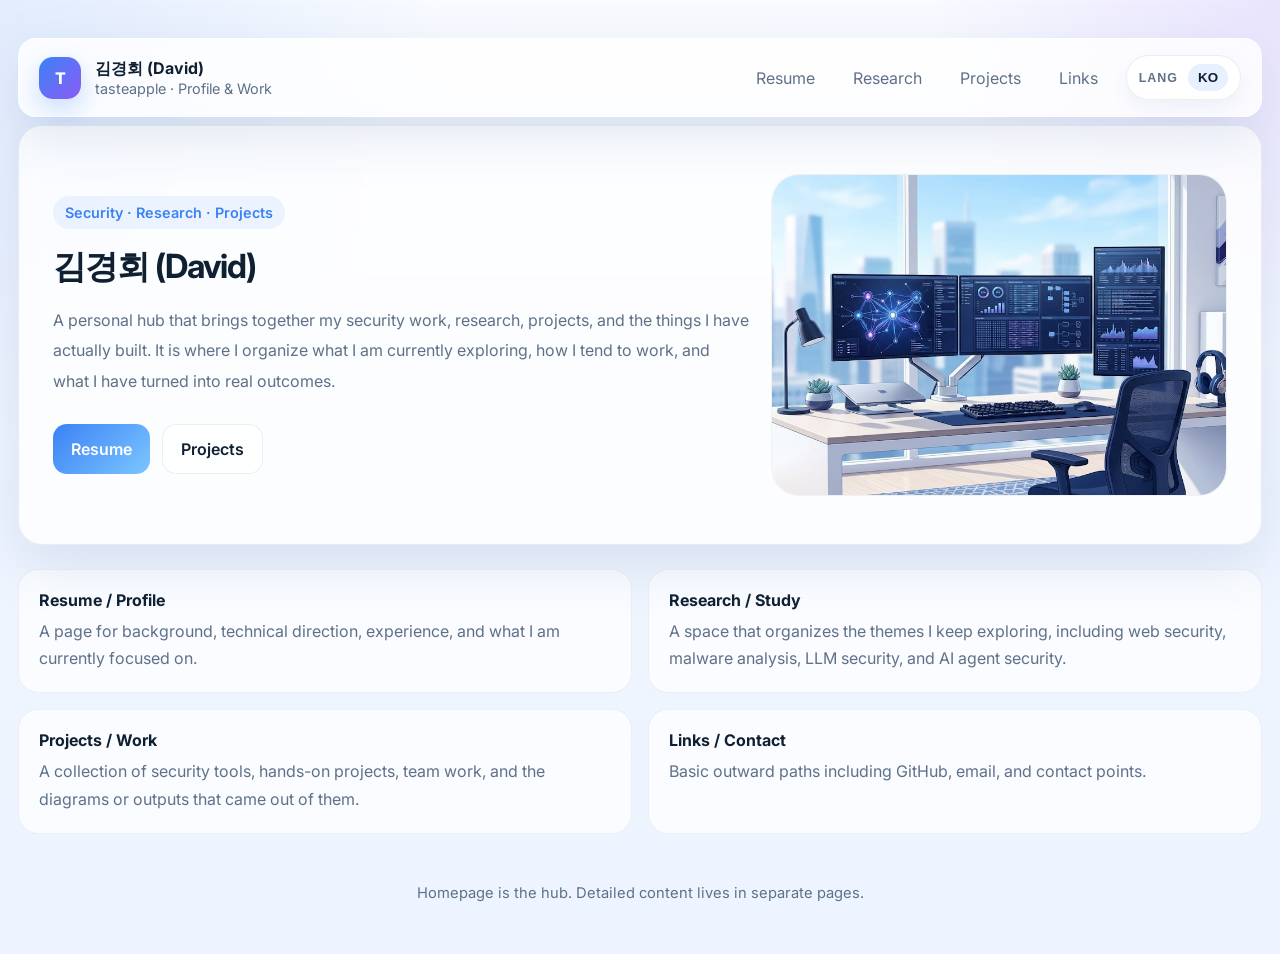
==== commit ea623866: "style: refine homepage copy and expand external links" ====
--- a/index.html
+++ b/index.html
@@ -39,8 +39,8 @@
         <div class="hero-copy">
           <div class="eyebrow" data-i18n data-ko="Security · Research · Projects" data-en="Security · Research · Projects">Security · Research · Projects</div>
           <h1>김경회 (David)</h1>
-          <p data-i18n data-ko="보안, 연구, 프로젝트, 그리고 실제로 만든 작업들을 한곳에 정리해두는 개인 허브 페이지다." data-en="A personal hub that brings together my security work, research, projects, and things I have actually built.">
-            보안, 연구, 프로젝트, 그리고 실제로 만든 작업들을 한곳에 정리해두는 개인 허브 페이지다.
+          <p data-i18n data-ko="보안, 연구, 프로젝트, 그리고 직접 만든 결과물을 한곳에 모아둔 개인 허브다. 지금 어떤 주제를 보고 있고 어떤 식으로 작업하는지, 그리고 실제로 뭘 만들었는지를 이 사이트에 정리해두었다." data-en="A personal hub that brings together my security work, research, projects, and the things I have actually built. It is where I organize what I am currently exploring, how I tend to work, and what I have turned into real outcomes.">
+            보안, 연구, 프로젝트, 그리고 직접 만든 결과물을 한곳에 모아둔 개인 허브다. 지금 어떤 주제를 보고 있고 어떤 식으로 작업하는지, 그리고 실제로 뭘 만들었는지를 이 사이트에 정리해두었다.
           </p>
           <div class="hero-actions">
             <a class="button primary" href="./resume.html" data-i18n data-ko="Resume" data-en="Resume">Resume</a>
@@ -64,7 +64,7 @@
         </a>
         <a class="module-card large-card" href="./projects.html">
           <strong data-i18n data-ko="Projects / 프로젝트" data-en="Projects / Work">Projects / 프로젝트</strong>
-          <span data-i18n data-ko="직접 만든 도구, 실습형 프로젝트, 팀 프로젝트, 그리고 구현 결과물을 모아둔 페이지." data-en="A collection of tools, hands-on projects, collaborative work, and implementation results.">직접 만든 도구, 실습형 프로젝트, 팀 프로젝트, 그리고 구현 결과물을 모아둔 페이지.</span>
+          <span data-i18n data-ko="직접 만든 보안 도구, 실습형 프로젝트, 팀 프로젝트, 그리고 구성도와 결과물까지 모아둔 페이지." data-en="A collection of security tools, hands-on projects, team work, and the diagrams or outputs that came out of them.">직접 만든 보안 도구, 실습형 프로젝트, 팀 프로젝트, 그리고 구성도와 결과물까지 모아둔 페이지.</span>
         </a>
         <a class="module-card large-card" href="./links.html">
           <strong data-i18n data-ko="Links / 연결" data-en="Links / Contact">Links / 연결</strong>
@@ -74,7 +74,7 @@
     </main>
 
     <footer class="footer" data-i18n data-ko="메인 페이지는 허브 역할을 하고, 자세한 내용은 각각의 페이지에서 다룹니다." data-en="Homepage is the hub. Detailed content lives in separate pages.">
-      메인 페이지는 허브 역할만 맡고 있고, 자세한 내용은 각 페이지에서 정리해두었다.
+      메인 페이지는 전체 흐름을 보여주는 허브이고, 자세한 내용은 각 페이지에서 정리해두었다.
     </footer>
   </div>
 
--- a/styles/main.css
+++ b/styles/main.css
@@ -270,6 +270,56 @@
   display: block;
 }
 
+.project-visual-grid {
+  display: grid;
+  grid-template-columns: repeat(2, minmax(0, 1fr));
+  gap: 18px;
+}
+
+.project-visual-card {
+  min-height: 180px;
+  padding: 22px;
+  border-radius: 20px;
+  background: linear-gradient(135deg, rgba(59,130,246,0.12), rgba(139,92,246,0.12), rgba(255,255,255,0.82));
+  border: 1px solid rgba(31, 41, 55, 0.08);
+  display: flex;
+  flex-direction: column;
+  justify-content: space-between;
+  gap: 14px;
+}
+
+.project-visual-card strong {
+  font-size: 1rem;
+}
+
+.project-visual-card span {
+  color: var(--muted);
+  line-height: 1.7;
+}
+
+.project-diagram-frame {
+  overflow: hidden;
+  border-radius: 22px;
+  border: 1px solid rgba(31, 41, 55, 0.08);
+  background: rgba(255,255,255,0.7);
+}
+
+.project-diagram-frame.compact {
+  box-shadow: 0 12px 28px rgba(80, 110, 160, 0.08);
+}
+
+.project-diagram-frame img {
+  display: block;
+  width: 100%;
+  height: auto;
+}
+
+.project-diagram-caption {
+  margin-top: 14px;
+  color: var(--muted);
+  line-height: 1.7;
+}
+
 .stat-card {
   padding: 20px;
   border-radius: 20px;
